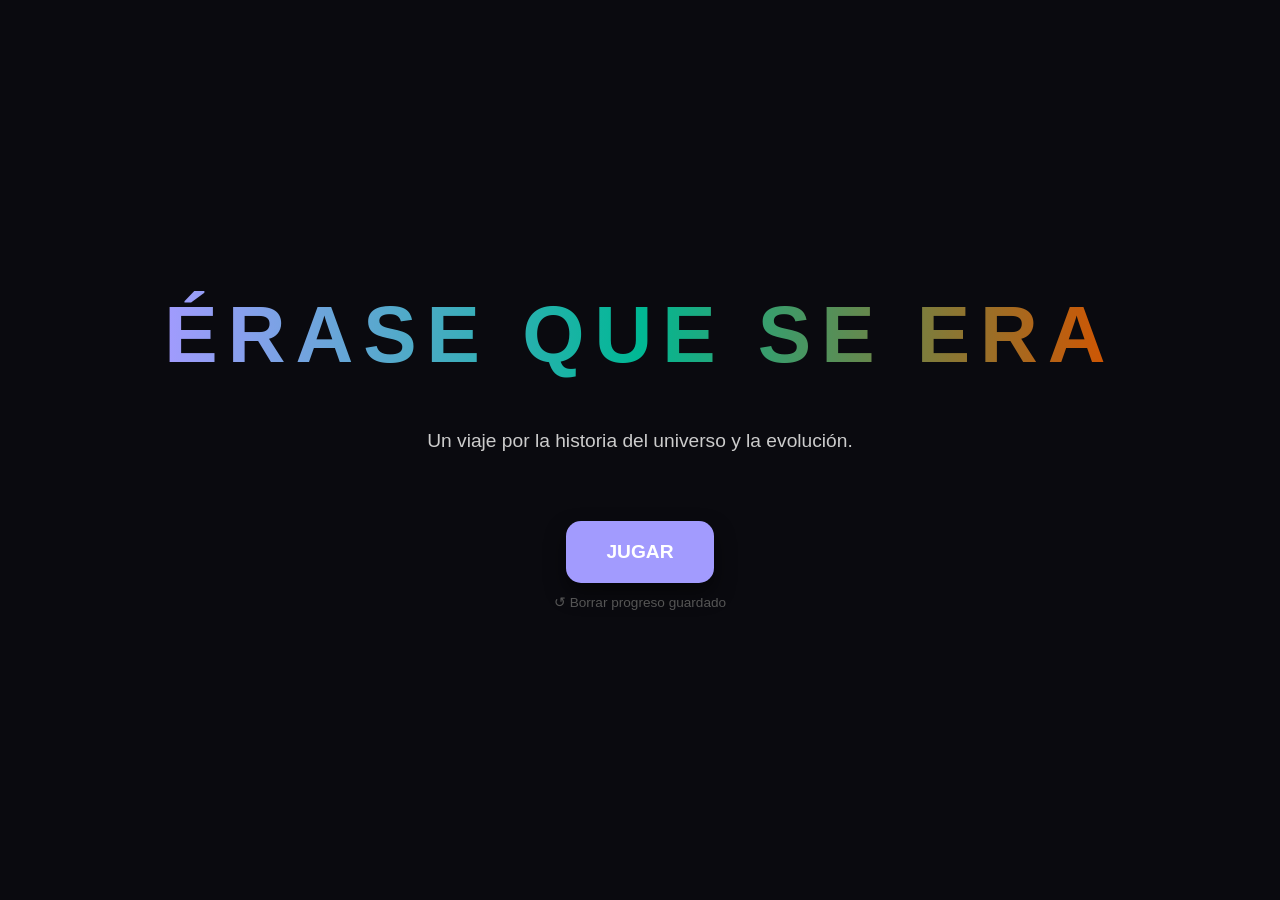
==== index.html @ 8d5bf2e8 "vvv60" ====
<!DOCTYPE html>
<html lang="es">
<head>
    <meta charset="UTF-8">
    <title>ÉRASE QUE SE ERA</title>
    <link rel="stylesheet" href="style.css">
</head>
<body class="era-astronomica">

<!-- ═══════════════════════════════════════════
     PANTALLA INICIAL
════════════════════════════════════════════ -->
<div id="start-screen">
    <h1>ÉRASE QUE SE ERA</h1>
    <p style="font-size: 1.2rem; color: #ccc;">Un viaje por la historia del universo y la evolución.</p>

    <div class="start-buttons-container">
        <button class="btn-start" onclick="startGame()">JUGAR</button>
        <button onclick="resetProgress()" style="background:transparent;border:none;color:#555;
                cursor:pointer;font-size:0.85rem;margin-top:-10px;">↺ Borrar progreso guardado</button>

    </div>
</div>

<!-- ═══════════════════════════════════════════
     THEATRE (tarjeta de descubrimiento / álbum)
════════════════════════════════════════════ -->
<div id="theatre-overlay" onclick="closeTheatre()">
    <div class="theatre-card" onclick="event.stopPropagation()">
        <!-- Botones de navegación (álbum) -->
        <button id="theatre-nav-left"  class="nav-btn left"  onclick="theatreAlbumNav(-1)"
                style="visibility:hidden;">&#10094;</button>
        <button id="theatre-nav-right" class="nav-btn right" onclick="theatreAlbumNav(1)"
                style="visibility:hidden;">&#10095;</button>

        <div class="card-content-scroll">
            <img id="theatre-img" src="">
            <h2 id="theatre-title" style="color: var(--title-color); font-size: 2.2rem; margin: 5px 0;"></h2>
            <div id="theatre-desc"       class="card-subtitle"></div>
            <div id="theatre-adaptation" class="card-adaptation-text"></div>
            <div id="theatre-ext"        class="card-scientific-text"></div>
            <p style="color: #999; font-size: 0.9rem; margin-top: 25px;">Pulsa cualquier tecla para continuar</p>
        </div>
    </div>
</div>

<!-- ═══════════════════════════════════════════
     MODAL DE CARTA
════════════════════════════════════════════ -->
<div id="card-modal-overlay" onclick="closeCardModal()" style="display:none;">
    <div class="card-modal-box" onclick="event.stopPropagation()">
        <button class="close-btn" onclick="closeCardModal()">✕</button>
        <img id="card-modal-img" src="" style="width:160px;height:160px;object-fit:contain;margin-bottom:10px;">
        <h2 id="card-modal-title" style="margin:0 0 6px;font-size:1.8rem;"></h2>
        <div id="card-modal-status" style="font-size:.9rem;margin-bottom:12px;"></div>
        <p  id="card-modal-desc"   style="font-size:1rem;color:#555;margin-bottom:20px;max-width:280px;text-align:center;"></p>
        <div style="display:flex;flex-direction:column;gap:12px;width:100%;">
            <button id="card-modal-theatre-btn" class="btn-start"
                    style="background:#6c5ce7;font-size:1rem;padding:12px;">🔍 Explorar colección</button>
            <button id="card-modal-play-btn" class="btn-start"
                    style="background:#d35400;font-size:1rem;padding:12px;">🎮 Jugar</button>
        </div>
    </div>
</div>

<!-- ═══════════════════════════════════════════
     ERA OVERLAY (victoria de era)
════════════════════════════════════════════ -->
<div id="era-overlay">
    <h1 id="overlay-title" style="color: var(--title-color); font-size: 3rem;">¡ERA SUPERADA!</h1>
    <p id="overlay-text" style="font-size: 1.2rem;"></p>
    <button id="era-overlay-next-btn"  class="btn-start" style="margin-top:20px;">Siguiente Era</button>
    <button id="era-overlay-close-btn" class="btn-start" onclick="closeEraOverlay()"
            style="margin-top:10px;background:#555;">✕ Cerrar</button>
</div>

<!-- ═══════════════════════════════════════════
     OVERLAYS DE ESTADO
════════════════════════════════════════════ -->
<div id="game-over-overlay">
    <h1 style="color: #e74c3c; font-size: 3.5rem;">¡SIN MOVIMIENTOS!</h1>
    <p style="font-size: 1.5rem; color: #ddd; margin-bottom: 30px;">La evolución se ha estancado.</p>
    <button class="btn-start" onclick="restartEra()">Reiniciar Era</button>
</div>

<div id="subgame-game-over-overlay">
    <h1 style="color: #e74c3c; font-size: 3rem;">INVESTIGACIÓN DETENIDA</h1>
    <p style="font-size: 1.2rem; color: #ddd; margin-bottom: 30px;">La diversificación se ha bloqueado.</p>
    <button class="btn-start" onclick="restartSubgame()" style="background:#2ecc71;">Reintentar Investigación</button>
</div>

<div id="subgame-complete-overlay">
    <h1 id="subgame-complete-title" style="color: #2ecc71; font-size: 3rem;">¡INVESTIGACIÓN COMPLETADA!</h1>
    <p id="subgame-complete-desc"   style="font-size: 1.2rem; color: #ddd; margin-bottom: 20px;"></p>
    <p style="color:#aaa;font-size:.9rem;margin-bottom:20px;">
        Abre el álbum para explorar las cartas conseguidas.
    </p>
    <button id="subgame-complete-close-btn" class="btn-start"
            onclick="closeSubgameComplete()" style="background:#d35400;">Volver al Juego Principal</button>
</div>

<!-- ═══════════════════════════════════════════
     OVERLAY DE INVESTIGACIÓN
════════════════════════════════════════════ -->
<div id="investigacion-overlay">
    <div class="m-container" id="subgame-container">
        <button class="close-investigacion" onclick="closeInvestigacion()">✕ Volver al juego principal</button>

        <div style="text-align: center; margin-bottom: 5px;">
            <h2 id="investigacion-title"
                style="color:var(--subgame-color); margin: 0; font-size: 2.2rem; letter-spacing: 2px;">INVESTIGACIÓN</h2>
            <div style="font-size: 1.2rem; font-weight: bold; margin-top: 5px;">
                PUNTOS: <span id="m-score">0</span>
            </div>
        </div>

        <div class="m-top-layout">
            <div class="m-game-area">
                <div id="m-grid-container"></div>
            </div>
            <div id="m-info-panel">
                <h2 id="m-panel-title"
                    style="text-align:center; letter-spacing:3px; margin-bottom:20px; color: var(--subgame-color);">CATEGORÍA</h2>
                <div id="m-card-display">
                    <div style="opacity: 0.5; text-align: center;">Usa las flechas para explorar la ramificación...</div>
                </div>
            </div>
        </div>

        <div id="m-progress-bar"></div>
    </div>
</div>

<!-- ═══════════════════════════════════════════
     LAYOUT PRINCIPAL
════════════════════════════════════════════ -->
<div id="top-section">
    <aside id="era-progress-column">
        <div style="font-size: 0.8rem; font-weight: bold; opacity: 0.8; letter-spacing: 2px;">HISTORIA</div>
    </aside>

    <div id="album-panel"></div>

    <div id="game-area">
        <div id="era-display">ERA ASTRO</div>
        <div id="score-container">PUNTOS: <span id="score">0</span></div>
        <div class="grid-container" id="grid-container"></div>
    </div>

    <aside id="info-panel">
        <h2 id="panel-title"
            style="text-align:center; letter-spacing:3px; margin-bottom:20px; color: var(--title-color);">EL COSMOS</h2>
        <div id="card-display">
            <div style="opacity: 0.5; text-align: center;">Usa las flechas para jugar...</div>
        </div>
    </aside>
</div>

<div id="progress-bar"></div>

<!-- Configuración global: ERAS, INVESTIGATIONS, PORTALS, ERA_ORDER -->
<script src="data/data_config.js"></script>
<!-- Una era por archivo (incluye todas sus ramas descendientes) -->
<script src="data/data_astronomica.js"></script>
<script src="data/data_vida.js"></script>
<script src="data/data_homo.js"></script>
<script src="data/data_mundos_antiguos.js"></script>
<script src="data/data_mundo_medieval.js"></script>
<script src="data/data_era_ciencia.js"></script>
<script src="data/data_era_industrial.js"></script>
<script src="data/data_era_espacial.js"></script>
<script src="data/data_era_digital.js"></script>
<!-- Motor de juego -->
<script src="game.js"></script>
</body>
</html>
---- style.css ----
/* ============================================================
   ÉRASE QUE SE ERA — Hoja de estilos principal
   Extraída del monolito original. No se ha modificado lógica.
   ============================================================ */

:root {
    /* TEMA INICIAL: ERA ASTRO */
    --bg-body: #0a0a0f;
    --panel-bg: #12121e;
    --text-color: #ffffff;
    --title-color: #a29bfe;

    --transition-speed: 0.18s;

    /* TAMAÑO AUMENTADO */
    --grid-size: 624px;
    --tile-size: 138px;
    --tile-gap: 18px;
}

body.era-vida         { --bg-body: #f8f9fa; --panel-bg: #2d3436; --text-color: #2d3436; --title-color: #00b894; }
body.era-homo         { --bg-body: #fdfaf0; --panel-bg: #4e342e; --text-color: #3e2723; --title-color: #d35400; }
body.era-mundos_antiguos { --bg-body: #1a1200; --panel-bg: #2c1e00; --text-color: #f5deb3; --title-color: #e6b84a; }
body.era-mundo_medieval  { --bg-body: #0d0d1a; --panel-bg: #1a1a2e; --text-color: #d8d0c0; --title-color: #8b7355; }
body.era-era_ciencia     { --bg-body: #f0f4f8; --panel-bg: #dde8f0; --text-color: #1a2a3a; --title-color: #2980b9; }
body.era-era_industrial  { --bg-body: #1a1008; --panel-bg: #2a1a0a; --text-color: #d4c4a0; --title-color: #c0392b; }
body.era-era_espacial    { --bg-body: #040816; --panel-bg: #0a0f2a; --text-color: #c8d8f0; --title-color: #3498db; }
body.era-era_digital     { --bg-body: #050510; --panel-bg: #0a0a1a; --text-color: #e0e8ff; --title-color: #9b59b6; }

* { box-sizing: border-box; }

body {
    display: flex; flex-direction: column; margin: 0; height: 100vh;
    font-family: 'Segoe UI', Tahoma, Geneva, Verdana, sans-serif;
    background-color: var(--bg-body); color: var(--text-color);
    overflow: hidden; transition: background-color 1s ease, color 1s ease;
}

/* PANTALLA INICIAL */
#start-screen {
    position: fixed; inset: 0; background: #0a0a0f;
    display: flex; flex-direction: column; align-items: center; justify-content: center;
    z-index: 7000; color: white; text-align: center; gap: 30px;
}
#start-screen h1 {
    font-size: 5rem; letter-spacing: 10px; margin: 0;
    background: linear-gradient(to right, #a29bfe, #00b894, #d35400);
    -webkit-background-clip: text; -webkit-text-fill-color: transparent;
}
.start-buttons-container {
    display: flex; flex-direction: column; gap: 20px; align-items: center; margin-top: 20px;
}
.btn-start {
    padding: 20px 40px; font-size: 1.2rem; background: var(--title-color); color: white;
    border: none; border-radius: 15px; cursor: pointer; font-weight: bold;
    box-shadow: 0 10px 20px rgba(0,0,0,0.5); transition: transform 0.2s;
}
.btn-start:hover { transform: scale(1.05); }



/* ZONA SUPERIOR */
#top-section { display: flex; flex: 1; width: 100%; min-height: 0; }

/* 1. COLUMNA IZQUIERDA (HISTORIA) */
#era-progress-column {
    flex: 0 0 175px; background: transparent; border-right: none;
    display: flex; flex-direction: column; align-items: center;
    padding: 20px 10px; gap: 15px; overflow-y: auto;
}
.era-slot {
    width: 125px; height: 138px; flex-shrink: 0; border: 2px dashed rgba(255,255,255,0.2);
    border-radius: 12px; display: flex; flex-direction: column; align-items: center; justify-content: center;
    color: #555; font-size: 1.8rem; font-weight: bold; transition: transform 0.2s;
}
body.era-vida .era-slot, body.era-homo .era-slot, body.era-era_ciencia .era-slot { border-color: rgba(0,0,0,0.2); color: #aaa; }
/* Toda era clicable tiene fondo blanco */
.era-slot.completed {
    background: white; border: none; color: #333; box-shadow: 0 5px 15px rgba(0,0,0,0.3);
    animation: dropIn 0.5s ease; font-size: 0.9rem; cursor: pointer; text-align: center;
}
.era-slot.completed:hover { transform: scale(1.05); border: 2px solid var(--title-color); }
.era-slot.completed img { width: 75px; height: 75px; object-fit: contain; margin-bottom: 5px; background: white; }
/* Era sin cartas: misma tarjeta blanca, rectángulo gris */
.era-slot.era-blank {
    background: white; border: none; box-shadow: 0 5px 15px rgba(0,0,0,0.3);
    animation: dropIn 0.5s ease; font-size: 0.9rem; cursor: pointer; text-align: center;
}
.era-slot.era-blank:hover { transform: scale(1.05); border: 2px solid var(--title-color); }
.era-slot__img-blank {
    width: 75px; height: 75px; background: #e8e8e8; border-radius: 8px;
    margin: 0 auto 5px;
}

/* 2. ÁREA CENTRAL */
#game-area { flex: 2; display: flex; flex-direction: column; align-items: center; justify-content: center; position: relative; }
#era-display { font-size: 2.5rem; font-weight: 900; color: var(--title-color); letter-spacing: 4px; margin-bottom: 5px; }
#score-container { font-size: 1.1rem; margin-bottom: 15px; font-weight: bold; opacity: 0.7; }
.grid-container {
    position: relative; width: var(--grid-size); height: var(--grid-size);
    background: transparent; border: none;
}

.tile {
    position: absolute; width: var(--tile-size); height: var(--tile-size);
    border-radius: 15px; display: flex; align-items: center; justify-content: center;
    background: white; box-shadow: 0 4px 10px rgba(0,0,0,0.15); transition: transform var(--transition-speed) ease-in-out, top var(--transition-speed), left var(--transition-speed); z-index: 10;
}
.tile::after { content: attr(data-value); position: absolute; font-size: 1.5rem; font-weight: bold; color: #ccc; z-index: 1; }
.tile img { width: 90%; height: 90%; object-fit: contain; z-index: 2; position: relative; background: white;}

/* 3. PANEL DERECHO */
#info-panel {
    flex: 1; background: transparent; padding: 20px;
    display: flex; flex-direction: column; align-items: center; justify-content: center;
}
.evolution-card {
    background: white; color: #333; border-radius: 20px; padding: 25px; text-align: center; box-shadow: 0 10px 20px rgba(0,0,0,0.2); width: 85%; max-width: 375px;
}
.evo-icon-large { width: 100%; height: 225px; object-fit: contain; margin-bottom: 15px; }

/* ZONA INFERIOR */
#progress-bar {
    flex: 0 0 170px; background: transparent; border-top: none;
    display: flex; align-items: center; justify-content: center; gap: 15px; padding: 0 20px; overflow-x: auto;
}
.progress-slot {
    width: 112px; height: 125px; flex-shrink: 0; border: 2px dashed rgba(255,255,255,0.2); border-radius: 12px;
    display: flex; flex-direction: column; align-items: center; justify-content: center;
    color: #555; font-size: 1.5rem; font-weight: bold; transition: all 0.4s ease;
}
body.era-vida .progress-slot, body.era-homo .progress-slot, body.era-era_ciencia .progress-slot { border-color: rgba(0,0,0,0.2); color: #aaa; }
.progress-slot.filled {
    border: none; background: white; color: #333; box-shadow: 0 5px 15px rgba(0,0,0,0.3); animation: dropIn 0.5s ease;
}
.progress-slot.filled img { width: 75px; height: 75px; object-fit: contain; margin-bottom: 5px; border-radius: 8px; }
.progress-slot.filled .slot-name { font-size: 0.8rem; font-weight: bold; text-align: center; line-height: 1.1; padding: 0 2px;}
@keyframes dropIn { from { opacity: 0; transform: translateY(-20px) scale(0.8); } to { opacity: 1; transform: translateY(0) scale(1); } }

/* OVERLAYS (Modales) */
#theatre-overlay, #era-overlay, #game-over-overlay, #subgame-game-over-overlay, #subgame-complete-overlay {
    position: fixed; inset: 0; display: none; align-items: center; justify-content: center;
    backdrop-filter: blur(10px);
}
#theatre-overlay.active, #era-overlay.active, #game-over-overlay.active, #subgame-game-over-overlay.active, #subgame-complete-overlay.active { display: flex; }

#game-over-overlay, #era-overlay { z-index: 8000; background: rgba(0,0,0,0.95); flex-direction: column; text-align: center; }
#investigacion-overlay { position: fixed; inset: 0; display: none; align-items: center; justify-content: center; z-index: 8100; background: var(--bg-body); }
#investigacion-overlay.active { display: flex; }
#subgame-game-over-overlay, #subgame-complete-overlay { z-index: 8200; background: rgba(0,0,0,0.95); flex-direction: column; text-align: center; }
#theatre-overlay { z-index: 8300; }

/* DISEÑO DE TARJETA TÉCNICA */
.theatre-card {
    background: white; color: #333; width: 680px; padding: 35px; border-radius: 30px;
    text-align: center; position: relative; max-height: 90vh;
    display: flex; flex-direction: column;
}

.card-content-scroll { overflow-y: auto; padding: 0 10px; min-height: 0; flex: 1; }
.card-content-scroll::-webkit-scrollbar { width: 6px; }
.card-content-scroll::-webkit-scrollbar-track { background: transparent; }
.card-content-scroll::-webkit-scrollbar-thumb { background: #dcdcdc; border-radius: 10px; }
.card-content-scroll::-webkit-scrollbar-thumb:hover { background: #bbb; }

.theatre-card img { width: 325px; height: 325px; object-fit: contain; margin: 10px auto 15px; background: white; display: block; }
/* Placeholder cuando la carta no está conseguida */
.theatre-img-blank {
    width: 325px; height: 325px; background: #f0f0f0; border-radius: 16px;
    margin: 10px auto 15px; display: block;
}
.theatre-title--blank  { color: #bbb !important; }
.theatre-text--blank   { color: #ccc !important; }
.theatre-not-found {
    font-size: .9rem; color: #ccc; font-style: italic; margin-top: 8px;
}
.card-subtitle { font-size: 1.3rem; color: #444; font-weight: 600; margin-bottom: 15px; }
.card-scientific-text { color: #3498db; font-size: 1.05rem; line-height: 1.5; text-align: justify; border-top: 1px solid #eee; padding-top: 15px; margin-top: 15px; }
.card-adaptation-text { color: #5dade2; font-size: 1.05rem; line-height: 1.4; text-align: justify; font-style: italic; border-top: 1px solid #eee; padding-top: 10px; margin-top: 10px; }

.close-btn { position: absolute; top: 15px; right: 20px; font-size: 1.5rem; font-weight: bold; color: #999; cursor: pointer; transition: 0.3s; z-index: 100; }
.close-btn:hover { color: #e74c3c; }

.nav-btn {
    position: absolute; top: 50%; transform: translateY(-50%); background: transparent; color: white; border: 3px solid rgba(255,255,255,0.4); font-size: 2.5rem;
    width: 60px; height: 60px; border-radius: 50%; cursor: pointer; transition: 0.3s; display: flex; align-items: center; justify-content: center; z-index: 100;
}
.nav-btn:hover { background: rgba(255,255,255,0.2); border-color: white; transform: translateY(-50%) scale(1.1); }
.nav-btn.left { left: -90px; }
.nav-btn.right { right: -90px; }

.subgame-gateway-above {
    background: rgba(211, 84, 0, 0.25);
    border: 2px dashed #ffcc00;
    border-radius: 10px;
    padding: 6px; margin: 0;
    display: flex; flex-direction: column; align-items: center; justify-content: center;
    color: white; animation: glowGateway 2s infinite alternate; cursor: pointer; width: 100px;
    transition: transform 0.2s, background 0.2s;
}
.subgame-gateway-above span:nth-child(1) { font-size: 0.6rem; line-height: 1.2; font-weight: normal;}
.subgame-gateway-above span:nth-child(2) { font-size: 0.85rem; font-weight: bold; color: #ffcc00;}
.subgame-gateway-above:hover { background: rgba(211, 84, 0, 0.6); transform: scale(1.05); }

@keyframes glowGateway { from { box-shadow: 0 0 5px rgba(255,255,255,0.3); } to { box-shadow: 0 0 15px currentColor; } }

/* ESTILOS DE INVESTIGACIÓN DINÁMICA */
.m-container {
    width: 95%; height: 95%; background: transparent; border: none;
    border-radius: 20px; position: relative; display: flex; flex-direction: column;
    align-items: center; padding: 20px 20px 0 20px; color: white; overflow: hidden;
}
.close-investigacion { position: absolute; top: 15px; right: 20px; background: #e74c3c; border: none; color: white; padding: 10px 15px; cursor: pointer; border-radius: 5px; font-weight: bold; z-index: 10; font-size: 1.1rem; }

.m-top-layout { display: flex; width: 100%; flex: 1; gap: 20px; min-height: 0; margin-top: 10px; }
.m-game-area { flex: 2; display: flex; flex-direction: column; align-items: center; justify-content: center; }

#m-grid-container { position: relative; width: var(--grid-size); height: var(--grid-size); transform: scale(0.85); background: transparent; border: none; }

#m-info-panel { flex: 1; background: transparent; border-radius: 20px; border: none; padding: 20px; display: flex; flex-direction: column; align-items: center; justify-content: center; }

#m-progress-bar {
    width: 100%; flex: 0 0 160px; background: transparent; border-top: none;
    margin-top: 10px; display: flex; align-items: center; justify-content: center; gap: 15px; padding: 0 20px; overflow-x: auto;
}
.progress-slot.subgame-slot { border-color: rgba(255, 255, 255, 0.2); color: var(--subgame-color, #2ecc71); transition: color 0.5s;}


/* ── Placeholder de imagen de ficha ─────────────────────── */
.tile-placeholder {
    position: absolute;
    font-size: 2rem; font-weight: bold; color: #ccc;
    z-index: 1; pointer-events: none;
    transition: opacity 0.15s;
}
.tile img[src]:not([src=""]) ~ .tile-placeholder {
    /* La imagen ya tiene src asignado: ocultar placeholder en cuanto cargue */
    opacity: 1;
}
.tile img { position: relative; z-index: 2; }

/* ════════════════════════════════════════════
   ÁLBUM DE CROMOS
   ════════════════════════════════════════════ */

/* Panel álbum: flex-item dentro de #top-section, scroll propio */
#album-panel {
    display: none;
}

/* Cuando activo: overlay fijo que cubre todo excepto la columna de eras */
#top-section.album-open #album-panel {
    display: block;
    position: fixed;
    top: 0; bottom: 0; right: 0;
    left: 175px;           /* deja libre la columna de eras */
    z-index: 500;
    overflow-y: auto;
    overflow-x: hidden;
    background: rgba(10, 10, 20, 0.97);
    padding: 30px 50px 60px;
    box-sizing: border-box;
}
#album-panel::-webkit-scrollbar { width: 6px; }
#album-panel::-webkit-scrollbar-track { background: transparent; }
#album-panel::-webkit-scrollbar-thumb { background: rgba(255,255,255,0.2); border-radius: 3px; }

/* Cuando álbum abierto: desfocar el juego detrás */
#top-section.album-open #game-area,
#top-section.album-open #info-panel {
    filter: blur(4px);
    pointer-events: none;
    user-select: none;
}

.album-section {
    display: block;
    width: 100%;
    margin-bottom: 28px;
}

.album-strip-label {
    font-size: 1.1rem;
    font-weight: 900;
    letter-spacing: 3px;
    text-transform: uppercase;
    margin-bottom: 8px;
    width: 100%;
}

/* Tira horizontal de 9 cromos */
.album-strip {
    display: flex;
    gap: 14px;
    flex-wrap: nowrap;
    overflow-x: auto;
    padding-bottom: 10px;
    width: 100%;
    box-sizing: border-box;
}
.album-strip::-webkit-scrollbar { height: 4px; }
.album-strip::-webkit-scrollbar-thumb { background: rgba(255,255,255,0.15); border-radius: 2px; }

/* Wrapper de cada cromo (cromo + subíndice de rama debajo) */
.album-card-wrapper {
    display: flex;
    flex-direction: column;
    align-items: center;
    gap: 6px;
    flex-shrink: 0;
}

/* Cromo individual */
.album-card {
    width: 110px;
    height: 140px;
    border-radius: 12px;
    cursor: pointer;
    display: flex;
    flex-direction: column;
    align-items: center;
    justify-content: center;
    transition: transform .2s, box-shadow .2s;
    overflow: hidden;
    padding: 6px;
    box-sizing: border-box;
}
.album-card:hover { transform: translateY(-4px); box-shadow: 0 8px 20px rgba(0,0,0,0.5); }

.album-card--unlocked,
.album-card--blank {
    background: white;
    color: #333;
}

/* Imagen del cromo desbloqueado */
.album-card--unlocked img {
    width: 80px; height: 80px;
    object-fit: contain;
    margin-bottom: 6px;
    background: white;
    display: block;
}

/* Placeholder de imagen en blanco para cartas no conseguidas */
.album-card__img-blank {
    width: 80px; height: 80px;
    margin-bottom: 6px;
    background: #f0f0f0;
    border-radius: 8px;
    flex-shrink: 0;
}

.album-card__name {
    font-size: .7rem;
    font-weight: bold;
    text-align: center;
    line-height: 1.2;
    color: #333;
}

/* Texto discreto para carta no conseguida */
.album-card__not-found {
    font-size: .6rem;
    color: #bbb;
    text-align: center;
    margin-top: 2px;
    font-style: italic;
}

/* Subíndice de rama — lengüeta de mapa */
.album-subindexes {
    display: flex;
    gap: 4px;
    justify-content: center;
    flex-wrap: wrap;
}
.album-subindex {
    width: 110px;          /* mismo ancho que el cromo */
    height: 35px;          /* un cuarto de 140px */
    box-sizing: border-box;
    background: white;
    border-radius: 0 0 10px 10px;   /* recto arriba, redondeado abajo */
    border: 2px solid transparent;
    border-top: none;
    font-size: .62rem;
    font-weight: bold;
    color: #111;
    cursor: pointer;
    display: flex;
    align-items: center;
    justify-content: center;
    text-align: center;
    padding: 0 6px;
    transition: height .2s ease, box-shadow .2s;
    overflow: hidden;
}
.album-subindex:hover {
    box-shadow: 0 6px 14px rgba(0,0,0,0.35);
}
.album-subindex--active {
    height: 70px;          /* el doble cuando está abierta */
    box-shadow: 0 8px 20px rgba(0,0,0,0.4);
}

/* ════════════════════════════════════════════
   MODAL DE CARTA
   ════════════════════════════════════════════ */
#card-modal-overlay {
    position: fixed; inset: 0; z-index: 9500;
    background: rgba(0,0,0,0.8);
    backdrop-filter: blur(8px);
    align-items: center;
    justify-content: center;
}
.card-modal-box {
    background: white;
    border-radius: 24px;
    padding: 35px 30px;
    text-align: center;
    max-width: 360px;
    width: 90%;
    position: relative;
    display: flex;
    flex-direction: column;
    align-items: center;
    box-shadow: 0 20px 60px rgba(0,0,0,0.6);
}

/* ════════════════════════════════════════════
   ÁLBUM — tamaño ampliado (overlay ocupa más espacio)
   ════════════════════════════════════════════ */
#top-section.album-open .album-card {
    width: 148px;
    height: 188px;
}
#top-section.album-open .album-card--unlocked img {
    width: 110px;
    height: 110px;
}
#top-section.album-open .album-card__img-blank {
    width: 110px;
    height: 110px;
}
#top-section.album-open .album-card__name {
    font-size: .8rem;
}
#top-section.album-open .album-subindex {
    width: 148px;
    height: 47px;   /* ~1/4 de 188px */
}
#top-section.album-open .album-subindex--active {
    height: 94px;
}
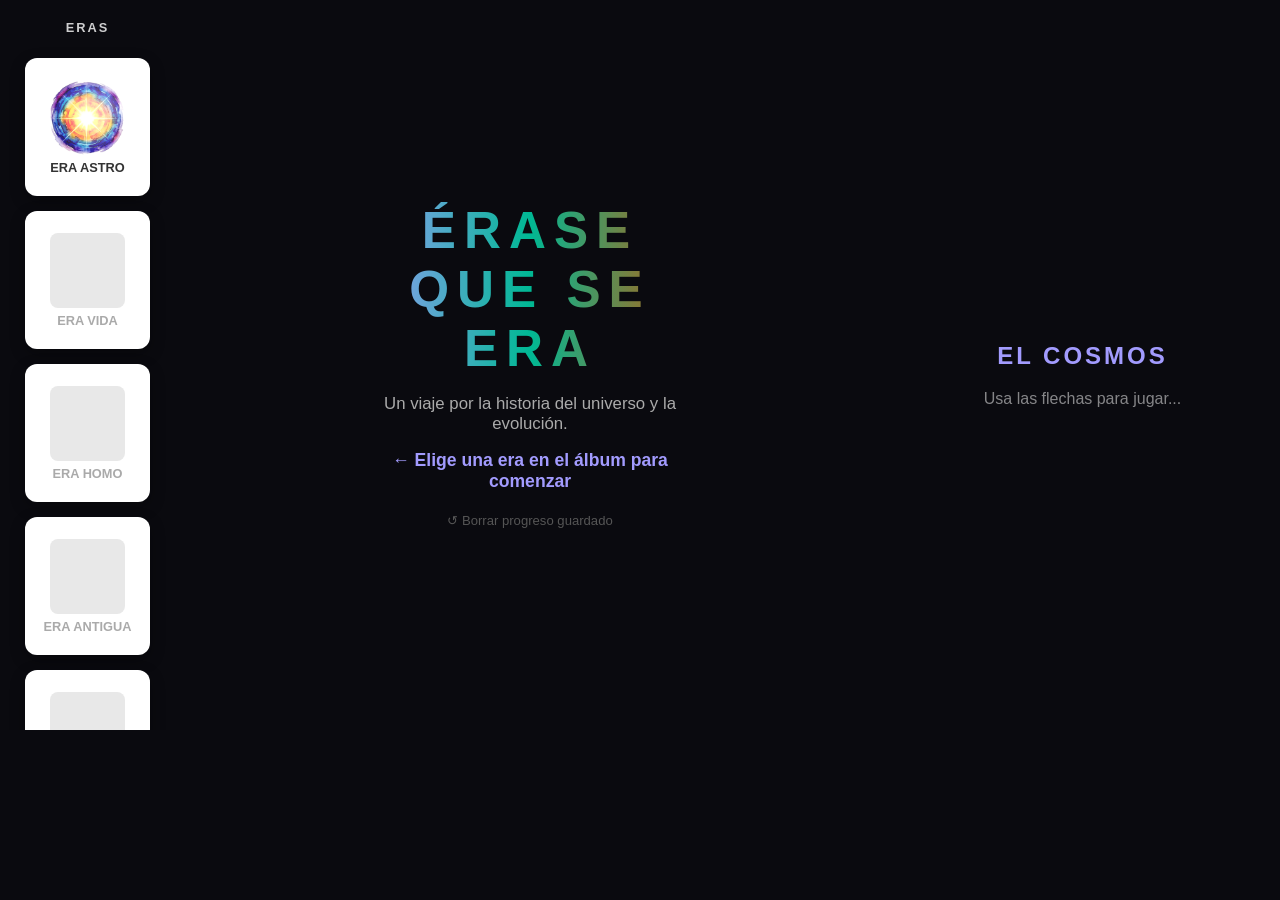
==== commit 602c7b48: "ww02" ====
--- a/index.html
+++ b/index.html
@@ -10,17 +10,7 @@
 <!-- ═══════════════════════════════════════════
      PANTALLA INICIAL
 ════════════════════════════════════════════ -->
-<div id="start-screen">
-    <h1>ÉRASE QUE SE ERA</h1>
-    <p style="font-size: 1.2rem; color: #ccc;">Un viaje por la historia del universo y la evolución.</p>
 
-    <div class="start-buttons-container">
-        <button class="btn-start" onclick="startGame()">JUGAR</button>
-        <button onclick="resetProgress()" style="background:transparent;border:none;color:#555;
-                cursor:pointer;font-size:0.85rem;margin-top:-10px;">↺ Borrar progreso guardado</button>
-
-    </div>
-</div>
 
 <!-- ═══════════════════════════════════════════
      THEATRE (tarjeta de descubrimiento / álbum)
@@ -142,8 +132,14 @@
     <div id="album-panel"></div>
 
     <div id="game-area">
-        <div id="era-display">ERA ASTRO</div>
-        <div id="score-container">PUNTOS: <span id="score">0</span></div>
+        <div id="welcome-banner">
+            <h1>ÉRASE QUE SE ERA</h1>
+            <p>Un viaje por la historia del universo y la evolución.</p>
+            <div class="welcome-arrow">&#8592; Elige una era en el álbum para comenzar</div>
+            <button onclick="resetProgress()" class="welcome-reset-btn">↺ Borrar progreso guardado</button>
+        </div>
+        <div id="era-display" class="game-inactive">ERA ASTRO</div>
+        <div id="score-container" class="game-inactive">PUNTOS: <span id="score">0</span></div>
         <div class="grid-container" id="grid-container"></div>
     </div>
 
--- a/style.css
+++ b/style.css
@@ -36,20 +36,36 @@
     overflow: hidden; transition: background-color 1s ease, color 1s ease;
 }
 
-/* PANTALLA INICIAL */
-#start-screen {
-    position: fixed; inset: 0; background: #0a0a0f;
-    display: flex; flex-direction: column; align-items: center; justify-content: center;
-    z-index: 7000; color: white; text-align: center; gap: 30px;
-}
-#start-screen h1 {
-    font-size: 5rem; letter-spacing: 10px; margin: 0;
+/* BIENVENIDA (sobre tablero vacío) */
+#welcome-banner {
+    position: absolute; top: 50%; left: 50%; transform: translate(-50%, -50%);
+    display: flex; flex-direction: column; align-items: center; text-align: center;
+    gap: 16px; pointer-events: none; z-index: 10;
+    transition: opacity 0.4s ease;
+}
+#welcome-banner.hidden { opacity: 0; pointer-events: none; }
+#welcome-banner h1 {
+    font-size: 3.2rem; letter-spacing: 8px; margin: 0;
     background: linear-gradient(to right, #a29bfe, #00b894, #d35400);
     -webkit-background-clip: text; -webkit-text-fill-color: transparent;
 }
-.start-buttons-container {
-    display: flex; flex-direction: column; gap: 20px; align-items: center; margin-top: 20px;
-}
+#welcome-banner p {
+    font-size: 1.05rem; color: #aaa; margin: 0;
+}
+.welcome-arrow {
+    font-size: 1.1rem; color: var(--title-color); font-weight: bold;
+    animation: pulse-arrow 2s ease-in-out infinite;
+}
+@keyframes pulse-arrow {
+    0%, 100% { opacity: 1; transform: translateX(0); }
+    50%       { opacity: 0.5; transform: translateX(-6px); }
+}
+.welcome-reset-btn {
+    pointer-events: all;
+    background: transparent; border: none; color: #555;
+    cursor: pointer; font-size: 0.82rem; margin-top: 4px;
+}
+.welcome-reset-btn:hover { color: #999; }
 .btn-start {
     padding: 20px 40px; font-size: 1.2rem; background: var(--title-color); color: white;
     border: none; border-radius: 15px; cursor: pointer; font-weight: bold;
@@ -452,3 +468,7 @@
 #top-section.album-open .album-subindex--active {
     height: 94px;
 }
+
+/* Ocultar indicadores hasta que empiece el juego */
+#era-display.game-inactive,
+#score-container.game-inactive { visibility: hidden; }
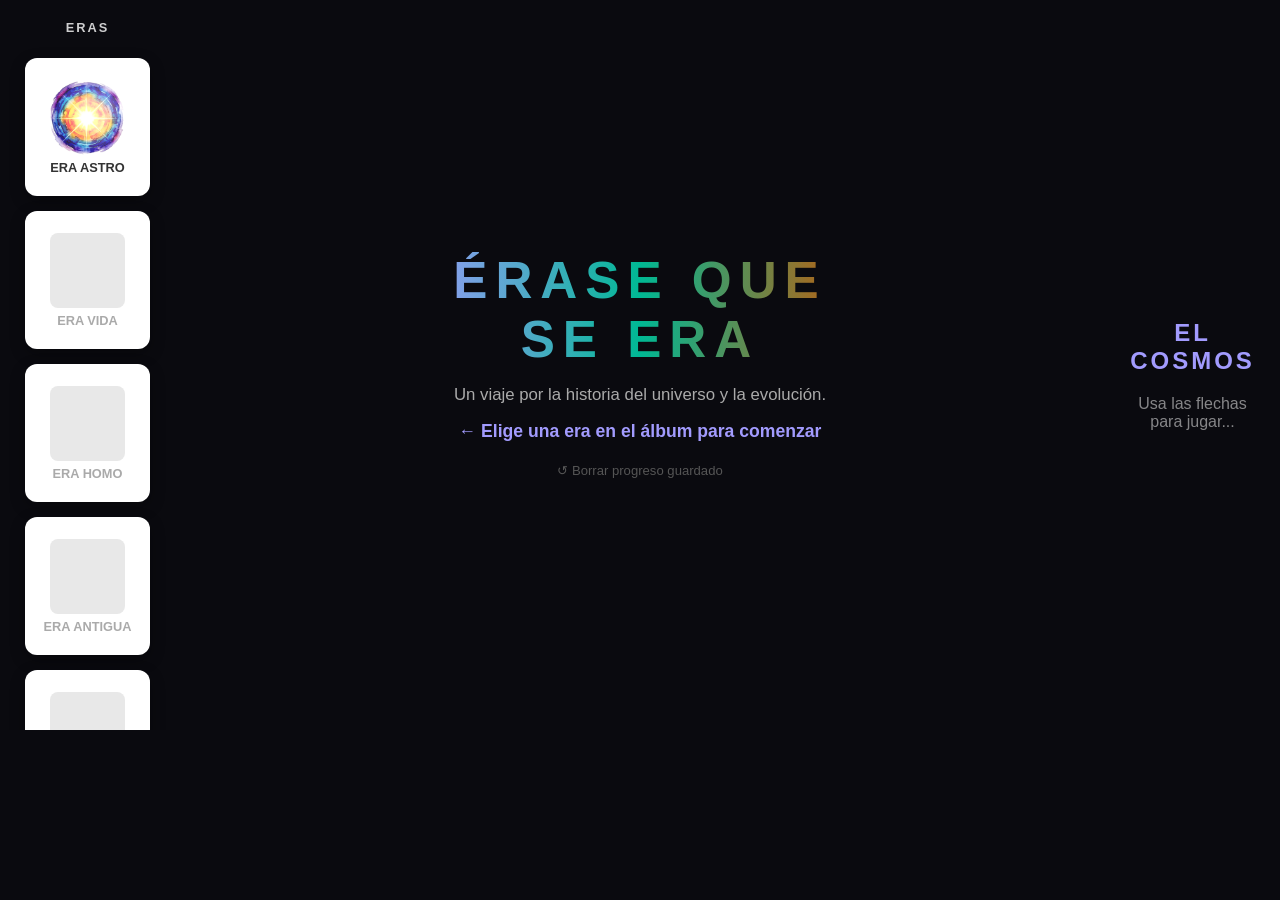
==== commit 19bfe4d4: "ww03" ====
--- a/index.html
+++ b/index.html
@@ -29,7 +29,7 @@
             <div id="theatre-desc"       class="card-subtitle"></div>
             <div id="theatre-adaptation" class="card-adaptation-text"></div>
             <div id="theatre-ext"        class="card-scientific-text"></div>
-            <p style="color: #999; font-size: 0.9rem; margin-top: 25px;">Pulsa cualquier tecla para continuar</p>
+            
         </div>
     </div>
 </div>
@@ -37,7 +37,7 @@
 <!-- ═══════════════════════════════════════════
      MODAL DE CARTA
 ════════════════════════════════════════════ -->
-<div id="card-modal-overlay" onclick="closeCardModal()" style="display:none;">
+<div id="card-modal-overlay" onclick="closeCardModal()" style="display:none !important;">
     <div class="card-modal-box" onclick="event.stopPropagation()">
         <button class="close-btn" onclick="closeCardModal()">✕</button>
         <img id="card-modal-img" src="" style="width:160px;height:160px;object-fit:contain;margin-bottom:10px;">
--- a/style.css
+++ b/style.css
@@ -109,7 +109,7 @@
 }
 
 /* 2. ÁREA CENTRAL */
-#game-area { flex: 2; display: flex; flex-direction: column; align-items: center; justify-content: center; position: relative; }
+#game-area { flex: 1; display: flex; flex-direction: column; align-items: center; justify-content: center; position: relative; }
 #era-display { font-size: 2.5rem; font-weight: 900; color: var(--title-color); letter-spacing: 4px; margin-bottom: 5px; }
 #score-container { font-size: 1.1rem; margin-bottom: 15px; font-weight: bold; opacity: 0.7; }
 .grid-container {
@@ -127,7 +127,7 @@
 
 /* 3. PANEL DERECHO */
 #info-panel {
-    flex: 1; background: transparent; padding: 20px;
+    flex: 0 0 175px; background: transparent; padding: 20px;
     display: flex; flex-direction: column; align-items: center; justify-content: center;
 }
 .evolution-card {
@@ -472,3 +472,24 @@
 /* Ocultar indicadores hasta que empiece el juego */
 #era-display.game-inactive,
 #score-container.game-inactive { visibility: hidden; }
+
+/* ── Botones de acción dentro del teatro ── */
+.theatre-actions {
+    display: flex;
+    justify-content: center;
+    gap: 16px;
+    padding: 18px 0 4px;
+    border-top: 1px solid #eee;
+    margin-top: 16px;
+}
+.theatre-btn-play {
+    background: #d35400; color: white; border: none; border-radius: 10px;
+    padding: 10px 22px; font-size: 0.95rem; font-weight: bold;
+    cursor: pointer; transition: transform 0.15s, background 0.2s;
+}
+.theatre-btn-play:hover { background: #e67e22; transform: scale(1.04); }
+.theatre-btn-close {
+    background: transparent; color: #aaa; border: 1px solid #ddd; border-radius: 10px;
+    padding: 10px 22px; font-size: 0.95rem; cursor: pointer; transition: 0.2s;
+}
+.theatre-btn-close:hover { background: #f5f5f5; color: #555; }
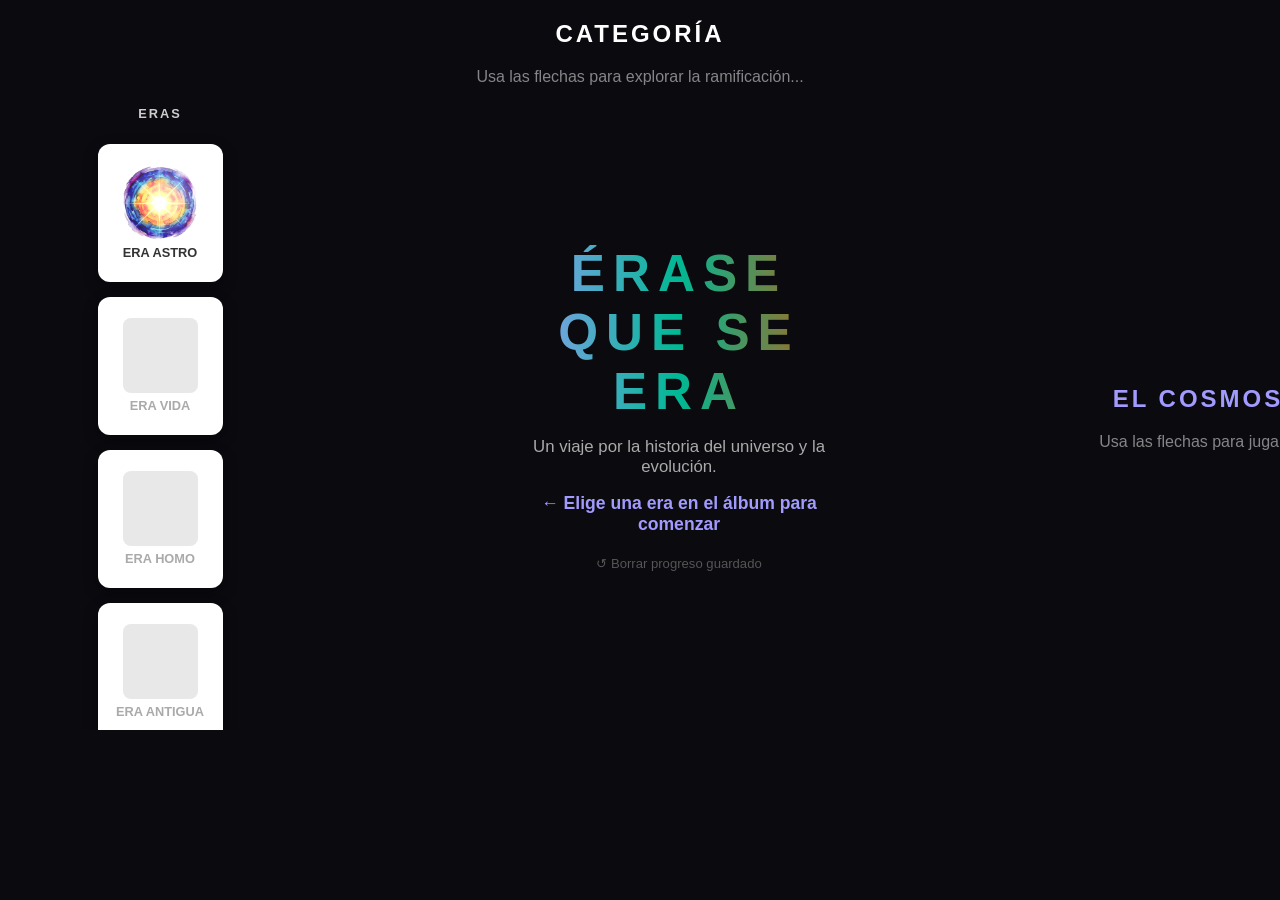
==== commit 4d8a1aae: "ww30" ====
--- a/index.html
+++ b/index.html
@@ -89,20 +89,7 @@
             onclick="closeSubgameComplete()" style="background:#d35400;">Volver al Juego Principal</button>
 </div>
 
-<!-- ═══════════════════════════════════════════
-     OVERLAY DE INVESTIGACIÓN
-════════════════════════════════════════════ -->
-<div id="investigacion-overlay">
-    <div class="m-container" id="subgame-container">
-        <button class="close-investigacion" onclick="closeInvestigacion()">✕ Volver al juego principal</button>
 
-        <div style="text-align: center; margin-bottom: 5px;">
-            <h2 id="investigacion-title"
-                style="color:var(--subgame-color); margin: 0; font-size: 2.2rem; letter-spacing: 2px;">INVESTIGACIÓN</h2>
-            <div style="font-size: 1.2rem; font-weight: bold; margin-top: 5px;">
-                PUNTOS: <span id="m-score">0</span>
-            </div>
-        </div>
 
         <div class="m-top-layout">
             <div class="m-game-area">
--- a/style.css
+++ b/style.css
@@ -13,9 +13,9 @@
     --transition-speed: 0.18s;
 
     /* TAMAÑO AUMENTADO */
-    --grid-size: 624px;
-    --tile-size: 138px;
-    --tile-gap: 18px;
+    --grid-size: 718px;
+    --tile-size: 159px;
+    --tile-gap: 21px;
 }
 
 body.era-vida         { --bg-body: #f8f9fa; --panel-bg: #2d3436; --text-color: #2d3436; --title-color: #00b894; }
@@ -80,7 +80,7 @@
 
 /* 1. COLUMNA IZQUIERDA (HISTORIA) */
 #era-progress-column {
-    flex: 0 0 175px; background: transparent; border-right: none;
+    flex: 0 0 25%; background: transparent; border-right: none;
     display: flex; flex-direction: column; align-items: center;
     padding: 20px 10px; gap: 15px; overflow-y: auto;
 }
@@ -109,7 +109,7 @@
 }
 
 /* 2. ÁREA CENTRAL */
-#game-area { flex: 1; display: flex; flex-direction: column; align-items: center; justify-content: center; position: relative; }
+#game-area { flex: 2; display: flex; flex-direction: column; align-items: center; justify-content: center; position: relative; }
 #era-display { font-size: 2.5rem; font-weight: 900; color: var(--title-color); letter-spacing: 4px; margin-bottom: 5px; }
 #score-container { font-size: 1.1rem; margin-bottom: 15px; font-weight: bold; opacity: 0.7; }
 .grid-container {
@@ -127,7 +127,7 @@
 
 /* 3. PANEL DERECHO */
 #info-panel {
-    flex: 0 0 175px; background: transparent; padding: 20px;
+    flex: 0 0 25%; background: transparent; padding: 20px;
     display: flex; flex-direction: column; align-items: center; justify-content: center;
 }
 .evolution-card {
@@ -139,6 +139,7 @@
 #progress-bar {
     flex: 0 0 170px; background: transparent; border-top: none;
     display: flex; align-items: center; justify-content: center; gap: 15px; padding: 0 20px; overflow-x: auto;
+    margin-left: 25%;
 }
 .progress-slot {
     width: 112px; height: 125px; flex-shrink: 0; border: 2px dashed rgba(255,255,255,0.2); border-radius: 12px;
@@ -150,7 +151,7 @@
     border: none; background: white; color: #333; box-shadow: 0 5px 15px rgba(0,0,0,0.3); animation: dropIn 0.5s ease;
 }
 .progress-slot.filled img { width: 75px; height: 75px; object-fit: contain; margin-bottom: 5px; border-radius: 8px; }
-.progress-slot.filled .slot-name { font-size: 0.8rem; font-weight: bold; text-align: center; line-height: 1.1; padding: 0 2px;}
+.progress-slot.filled .slot-name { font-size: 0.8rem; font-weight: bold; text-align: center; line-height: 1.1; padding: 0 2px; color: #333; }
 @keyframes dropIn { from { opacity: 0; transform: translateY(-20px) scale(0.8); } to { opacity: 1; transform: translateY(0) scale(1); } }
 
 /* OVERLAYS (Modales) */
@@ -161,8 +162,7 @@
 #theatre-overlay.active, #era-overlay.active, #game-over-overlay.active, #subgame-game-over-overlay.active, #subgame-complete-overlay.active { display: flex; }
 
 #game-over-overlay, #era-overlay { z-index: 8000; background: rgba(0,0,0,0.95); flex-direction: column; text-align: center; }
-#investigacion-overlay { position: fixed; inset: 0; display: none; align-items: center; justify-content: center; z-index: 8100; background: var(--bg-body); }
-#investigacion-overlay.active { display: flex; }
+/* investigacion-overlay removed — sub-juegos ahora usan el DOM principal */
 #subgame-game-over-overlay, #subgame-complete-overlay { z-index: 8200; background: rgba(0,0,0,0.95); flex-direction: column; text-align: center; }
 #theatre-overlay { z-index: 8300; }
 
@@ -221,25 +221,18 @@
 @keyframes glowGateway { from { box-shadow: 0 0 5px rgba(255,255,255,0.3); } to { box-shadow: 0 0 15px currentColor; } }
 
 /* ESTILOS DE INVESTIGACIÓN DINÁMICA */
-.m-container {
-    width: 95%; height: 95%; background: transparent; border: none;
-    border-radius: 20px; position: relative; display: flex; flex-direction: column;
-    align-items: center; padding: 20px 20px 0 20px; color: white; overflow: hidden;
-}
-.close-investigacion { position: absolute; top: 15px; right: 20px; background: #e74c3c; border: none; color: white; padding: 10px 15px; cursor: pointer; border-radius: 5px; font-weight: bold; z-index: 10; font-size: 1.1rem; }
-
-.m-top-layout { display: flex; width: 100%; flex: 1; gap: 20px; min-height: 0; margin-top: 10px; }
-.m-game-area { flex: 2; display: flex; flex-direction: column; align-items: center; justify-content: center; }
-
-#m-grid-container { position: relative; width: var(--grid-size); height: var(--grid-size); transform: scale(0.85); background: transparent; border: none; }
-
-#m-info-panel { flex: 1; background: transparent; border-radius: 20px; border: none; padding: 20px; display: flex; flex-direction: column; align-items: center; justify-content: center; }
-
-#m-progress-bar {
-    width: 100%; flex: 0 0 160px; background: transparent; border-top: none;
-    margin-top: 10px; display: flex; align-items: center; justify-content: center; gap: 15px; padding: 0 20px; overflow-x: auto;
-}
-.progress-slot.subgame-slot { border-color: rgba(255, 255, 255, 0.2); color: var(--subgame-color, #2ecc71); transition: color 0.5s;}
+
+
+
+
+
+
+
+
+
+
+
+
 
 
 /* ── Placeholder de imagen de ficha ─────────────────────── */
@@ -493,3 +486,7 @@
     padding: 10px 22px; font-size: 0.95rem; cursor: pointer; transition: 0.2s;
 }
 .theatre-btn-close:hover { background: #f5f5f5; color: #555; }
+.theatre-hint {
+    color: #bbb; font-size: 0.88rem; text-align: center;
+    margin: 16px 0 4px; font-style: italic;
+}
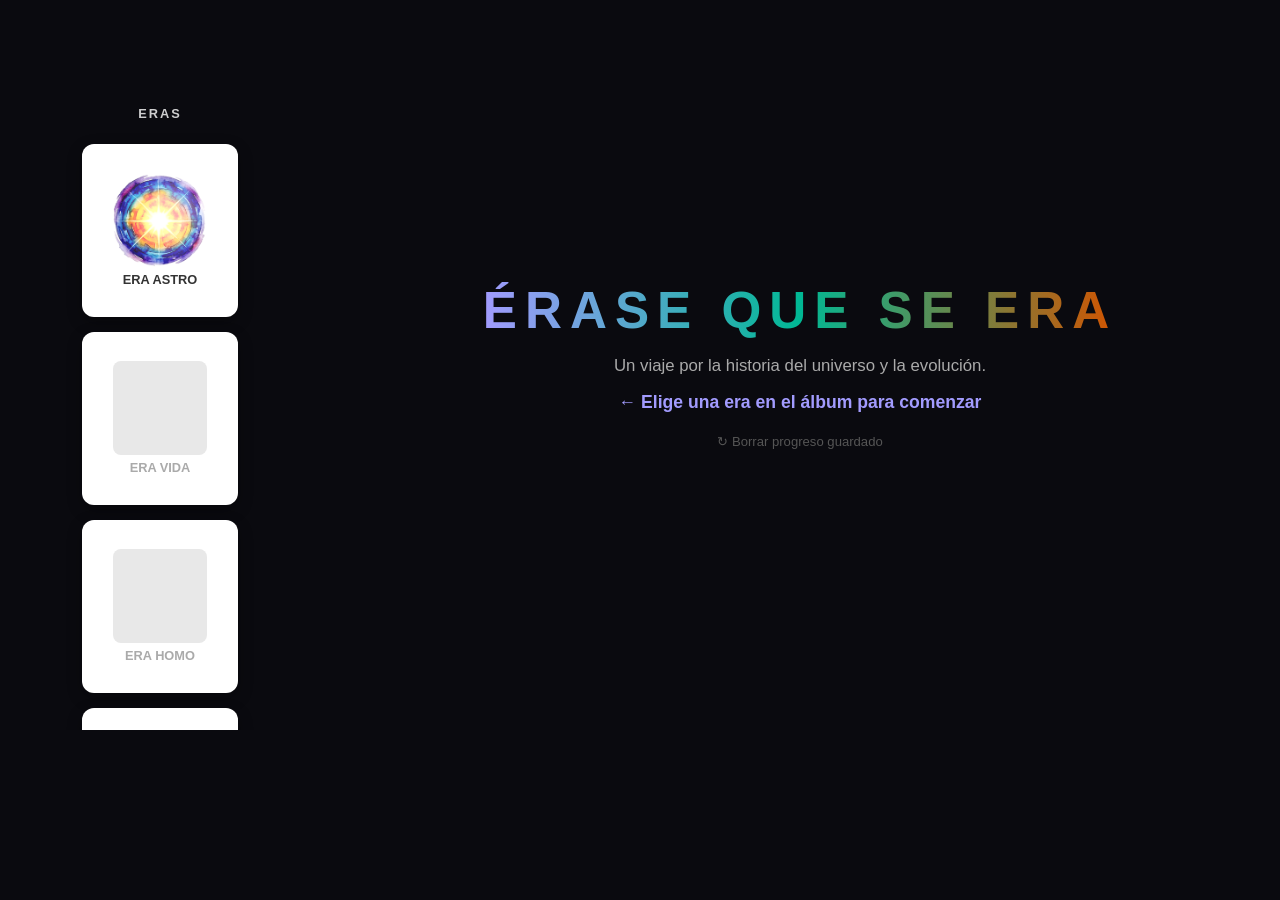
==== commit 42e975ef: "ww34" ====
--- a/index.html
+++ b/index.html
@@ -119,12 +119,6 @@
     <div id="album-panel"></div>
 
     <div id="game-area">
-        <div id="welcome-banner">
-            <h1>ÉRASE QUE SE ERA</h1>
-            <p>Un viaje por la historia del universo y la evolución.</p>
-            <div class="welcome-arrow">&#8592; Elige una era en el álbum para comenzar</div>
-            <button onclick="resetProgress()" class="welcome-reset-btn">↺ Borrar progreso guardado</button>
-        </div>
         <div id="era-display" class="game-inactive">ERA ASTRO</div>
         <div id="score-container" class="game-inactive">PUNTOS: <span id="score">0</span></div>
         <div class="grid-container" id="grid-container"></div>
@@ -155,5 +149,13 @@
 <script src="data/data_era_digital.js"></script>
 <!-- Motor de juego -->
 <script src="game.js"></script>
+
+<!-- PANTALLA DE BIENVENIDA (overlay fijo, se oculta al arrancar era) -->
+<div id="welcome-banner">
+    <h1>ÉRASE QUE SE ERA</h1>
+    <p>Un viaje por la historia del universo y la evolución.</p>
+    <div class="welcome-arrow">&#8592; Elige una era en el álbum para comenzar</div>
+    <button onclick="resetProgress()" class="welcome-reset-btn">&#8635; Borrar progreso guardado</button>
+</div>
 </body>
 </html>
--- a/style.css
+++ b/style.css
@@ -13,9 +13,9 @@
     --transition-speed: 0.18s;
 
     /* TAMAÑO AUMENTADO */
-    --grid-size: 718px;
-    --tile-size: 159px;
-    --tile-gap: 21px;
+    --grid-size: 560px;
+    --tile-size: 122px;
+    --tile-gap: 16px;
 }
 
 body.era-vida         { --bg-body: #f8f9fa; --panel-bg: #2d3436; --text-color: #2d3436; --title-color: #00b894; }
@@ -38,12 +38,15 @@
 
 /* BIENVENIDA (sobre tablero vacío) */
 #welcome-banner {
-    position: absolute; top: 50%; left: 50%; transform: translate(-50%, -50%);
-    display: flex; flex-direction: column; align-items: center; text-align: center;
-    gap: 16px; pointer-events: none; z-index: 10;
+    position: fixed;
+    top: 0; left: 25%; right: 0; bottom: 170px;
+    display: flex; flex-direction: column; align-items: center; justify-content: center;
+    text-align: center; gap: 16px;
+    z-index: 20;
+    background: var(--bg-body);
     transition: opacity 0.4s ease;
 }
-#welcome-banner.hidden { opacity: 0; pointer-events: none; }
+#welcome-banner.hidden { display: none !important; }
 #welcome-banner h1 {
     font-size: 3.2rem; letter-spacing: 8px; margin: 0;
     background: linear-gradient(to right, #a29bfe, #00b894, #d35400);
@@ -85,7 +88,7 @@
     padding: 20px 10px; gap: 15px; overflow-y: auto;
 }
 .era-slot {
-    width: 125px; height: 138px; flex-shrink: 0; border: 2px dashed rgba(255,255,255,0.2);
+    width: 156px; height: 173px; flex-shrink: 0; border: 2px dashed rgba(255,255,255,0.2);
     border-radius: 12px; display: flex; flex-direction: column; align-items: center; justify-content: center;
     color: #555; font-size: 1.8rem; font-weight: bold; transition: transform 0.2s;
 }
@@ -96,7 +99,7 @@
     animation: dropIn 0.5s ease; font-size: 0.9rem; cursor: pointer; text-align: center;
 }
 .era-slot.completed:hover { transform: scale(1.05); border: 2px solid var(--title-color); }
-.era-slot.completed img { width: 75px; height: 75px; object-fit: contain; margin-bottom: 5px; background: white; }
+.era-slot.completed img { width: 94px; height: 94px; object-fit: contain; margin-bottom: 5px; background: white; }
 /* Era sin cartas: misma tarjeta blanca, rectángulo gris */
 .era-slot.era-blank {
     background: white; border: none; box-shadow: 0 5px 15px rgba(0,0,0,0.3);
@@ -104,14 +107,14 @@
 }
 .era-slot.era-blank:hover { transform: scale(1.05); border: 2px solid var(--title-color); }
 .era-slot__img-blank {
-    width: 75px; height: 75px; background: #e8e8e8; border-radius: 8px;
+    width: 94px; height: 94px; background: #e8e8e8; border-radius: 8px;
     margin: 0 auto 5px;
 }
 
 /* 2. ÁREA CENTRAL */
-#game-area { flex: 2; display: flex; flex-direction: column; align-items: center; justify-content: center; position: relative; }
-#era-display { font-size: 2.5rem; font-weight: 900; color: var(--title-color); letter-spacing: 4px; margin-bottom: 5px; }
-#score-container { font-size: 1.1rem; margin-bottom: 15px; font-weight: bold; opacity: 0.7; }
+#game-area { flex: 2; display: flex; flex-direction: column; align-items: center; justify-content: flex-start; padding-top: 8px; position: relative; overflow: hidden; }
+#era-display { font-size: 1.6rem; font-weight: 900; color: var(--title-color); letter-spacing: 4px; margin-bottom: 2px; }
+#score-container { font-size: 0.95rem; margin-bottom: 6px; font-weight: bold; opacity: 0.7; }
 .grid-container {
     position: relative; width: var(--grid-size); height: var(--grid-size);
     background: transparent; border: none;
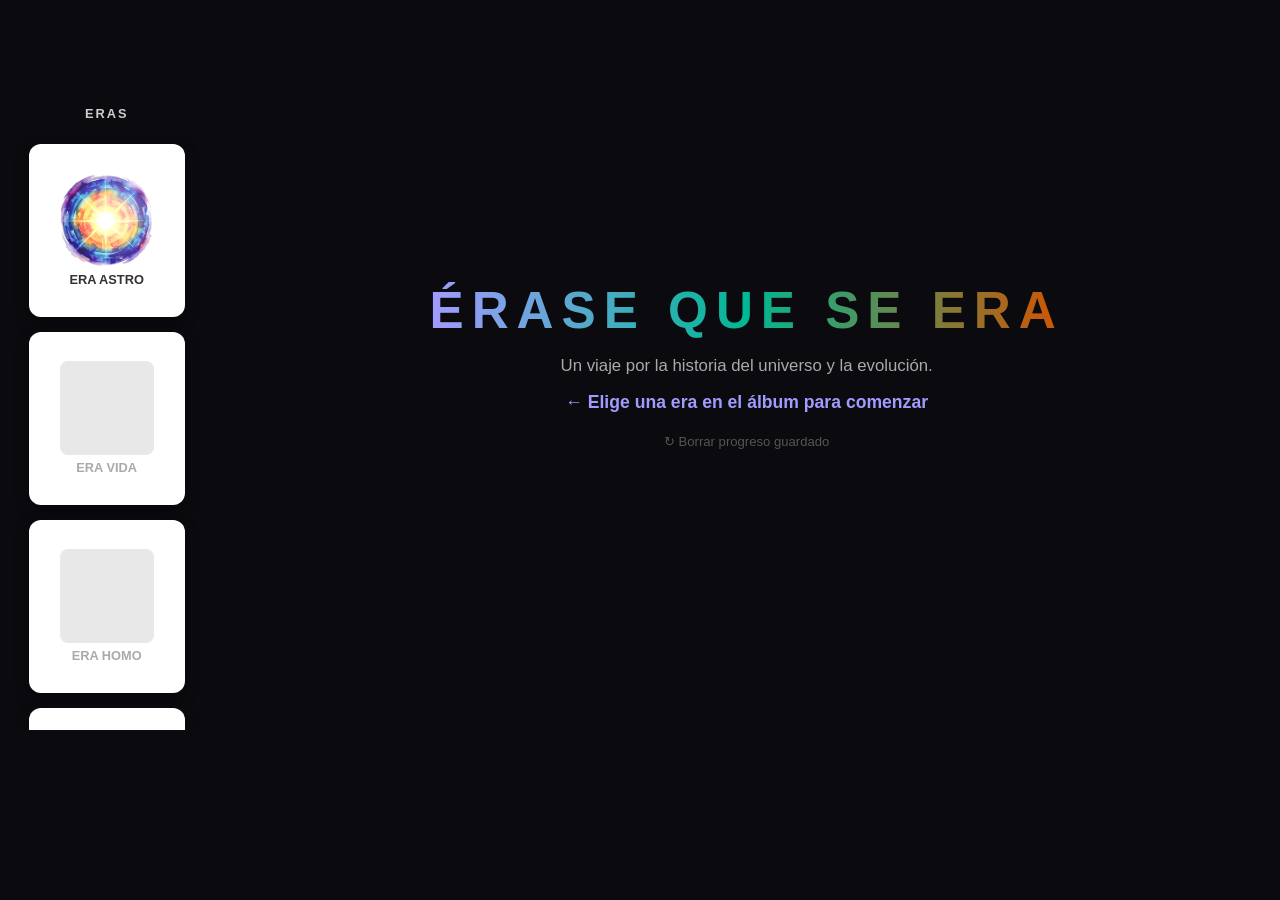
==== commit feeb56d9: "ww39" ====
--- a/index.html
+++ b/index.html
@@ -68,15 +68,9 @@
      OVERLAYS DE ESTADO
 ════════════════════════════════════════════ -->
 <div id="game-over-overlay">
-    <h1 style="color: #e74c3c; font-size: 3.5rem;">¡SIN MOVIMIENTOS!</h1>
-    <p style="font-size: 1.5rem; color: #ddd; margin-bottom: 30px;">La evolución se ha estancado.</p>
-    <button class="btn-start" onclick="restartEra()">Reiniciar Era</button>
-</div>
-
-<div id="subgame-game-over-overlay">
-    <h1 style="color: #e74c3c; font-size: 3rem;">INVESTIGACIÓN DETENIDA</h1>
-    <p style="font-size: 1.2rem; color: #ddd; margin-bottom: 30px;">La diversificación se ha bloqueado.</p>
-    <button class="btn-start" onclick="restartSubgame()" style="background:#2ecc71;">Reintentar Investigación</button>
+    <h1 id="gameover-title" style="color: #e74c3c; font-size: 3.5rem;">¡SIN MOVIMIENTOS!</h1>
+    <p id="gameover-desc" style="font-size: 1.5rem; color: #ddd; margin-bottom: 30px;">La evolución se ha estancado.</p>
+    <button id="gameover-btn" class="btn-start" onclick="restartEra()">Volver al álbum</button>
 </div>
 
 <div id="subgame-complete-overlay">
--- a/style.css
+++ b/style.css
@@ -39,7 +39,7 @@
 /* BIENVENIDA (sobre tablero vacío) */
 #welcome-banner {
     position: fixed;
-    top: 0; left: 25%; right: 0; bottom: 170px;
+    top: 0; left: 16.666%; right: 0; bottom: 170px;
     display: flex; flex-direction: column; align-items: center; justify-content: center;
     text-align: center; gap: 16px;
     z-index: 20;
@@ -83,7 +83,7 @@
 
 /* 1. COLUMNA IZQUIERDA (HISTORIA) */
 #era-progress-column {
-    flex: 0 0 25%; background: transparent; border-right: none;
+    flex: 0 0 16.666%; background: transparent; border-right: none;
     display: flex; flex-direction: column; align-items: center;
     padding: 20px 10px; gap: 15px; overflow-y: auto;
 }
@@ -112,7 +112,7 @@
 }
 
 /* 2. ÁREA CENTRAL */
-#game-area { flex: 2; display: flex; flex-direction: column; align-items: center; justify-content: flex-start; padding-top: 8px; position: relative; overflow: hidden; }
+#game-area { flex: 3; display: flex; flex-direction: column; align-items: center; justify-content: flex-start; padding-top: 8px; position: relative; overflow: hidden; }
 #era-display { font-size: 1.6rem; font-weight: 900; color: var(--title-color); letter-spacing: 4px; margin-bottom: 2px; }
 #score-container { font-size: 0.95rem; margin-bottom: 6px; font-weight: bold; opacity: 0.7; }
 .grid-container {
@@ -130,7 +130,7 @@
 
 /* 3. PANEL DERECHO */
 #info-panel {
-    flex: 0 0 25%; background: transparent; padding: 20px;
+    flex: 0 0 33.333%; background: transparent; padding: 20px;
     display: flex; flex-direction: column; align-items: center; justify-content: center;
 }
 .evolution-card {
@@ -142,7 +142,7 @@
 #progress-bar {
     flex: 0 0 170px; background: transparent; border-top: none;
     display: flex; align-items: center; justify-content: center; gap: 15px; padding: 0 20px; overflow-x: auto;
-    margin-left: 25%;
+    margin-left: 16.666%;
 }
 .progress-slot {
     width: 112px; height: 125px; flex-shrink: 0; border: 2px dashed rgba(255,255,255,0.2); border-radius: 12px;
@@ -265,7 +265,7 @@
     display: block;
     position: fixed;
     top: 0; bottom: 0; right: 0;
-    left: 175px;           /* deja libre la columna de eras */
+    left: 16.666%;         /* deja libre la columna de eras */
     z-index: 500;
     overflow-y: auto;
     overflow-x: hidden;
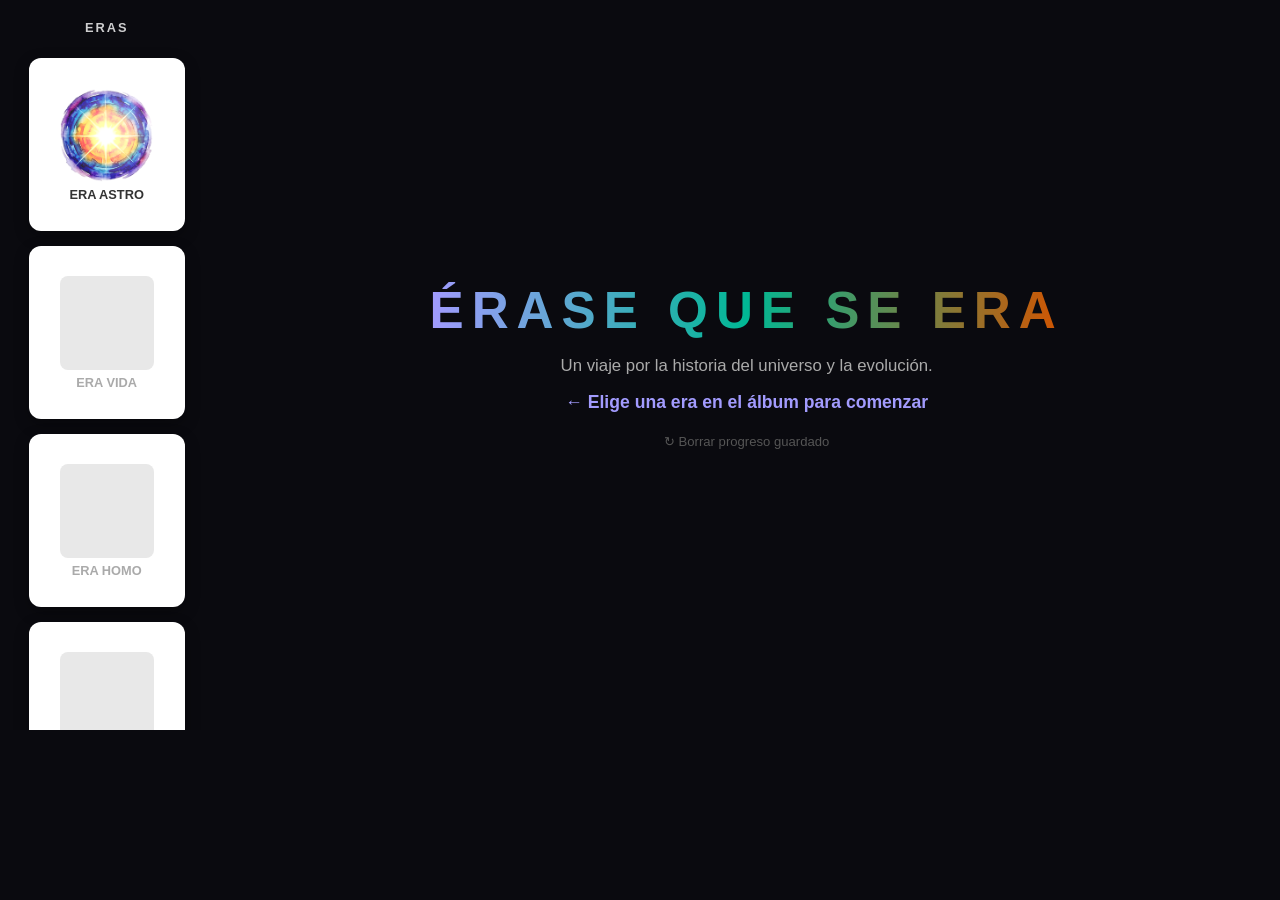
==== commit 67289b3d: "ww42" ====
--- a/index.html
+++ b/index.html
@@ -85,23 +85,6 @@
 
 
 
-        <div class="m-top-layout">
-            <div class="m-game-area">
-                <div id="m-grid-container"></div>
-            </div>
-            <div id="m-info-panel">
-                <h2 id="m-panel-title"
-                    style="text-align:center; letter-spacing:3px; margin-bottom:20px; color: var(--subgame-color);">CATEGORÍA</h2>
-                <div id="m-card-display">
-                    <div style="opacity: 0.5; text-align: center;">Usa las flechas para explorar la ramificación...</div>
-                </div>
-            </div>
-        </div>
-
-        <div id="m-progress-bar"></div>
-    </div>
-</div>
-
 <!-- ═══════════════════════════════════════════
      LAYOUT PRINCIPAL
 ════════════════════════════════════════════ -->
@@ -113,9 +96,11 @@
     <div id="album-panel"></div>
 
     <div id="game-area">
-        <div id="era-display" class="game-inactive">ERA ASTRO</div>
-        <div id="score-container" class="game-inactive">PUNTOS: <span id="score">0</span></div>
-        <div class="grid-container" id="grid-container"></div>
+        <div id="game-block">
+            <div id="era-display" class="game-inactive">ERA ASTRO</div>
+            <div id="score-container" class="game-inactive">PUNTOS: <span id="score">0</span></div>
+            <div class="grid-container" id="grid-container"></div>
+        </div>
     </div>
 
     <aside id="info-panel">
--- a/style.css
+++ b/style.css
@@ -112,7 +112,8 @@
 }
 
 /* 2. ÁREA CENTRAL */
-#game-area { flex: 3; display: flex; flex-direction: column; align-items: center; justify-content: flex-start; padding-top: 8px; position: relative; overflow: hidden; }
+#game-block { display: flex; flex-direction: column; align-items: center; gap: 4px; width: 100%; }
+#game-area { flex: 3; display: flex; flex-direction: column; align-items: center; justify-content: center; position: relative; overflow: hidden; }
 #era-display { font-size: 1.6rem; font-weight: 900; color: var(--title-color); letter-spacing: 4px; margin-bottom: 2px; }
 #score-container { font-size: 0.95rem; margin-bottom: 6px; font-weight: bold; opacity: 0.7; }
 .grid-container {
